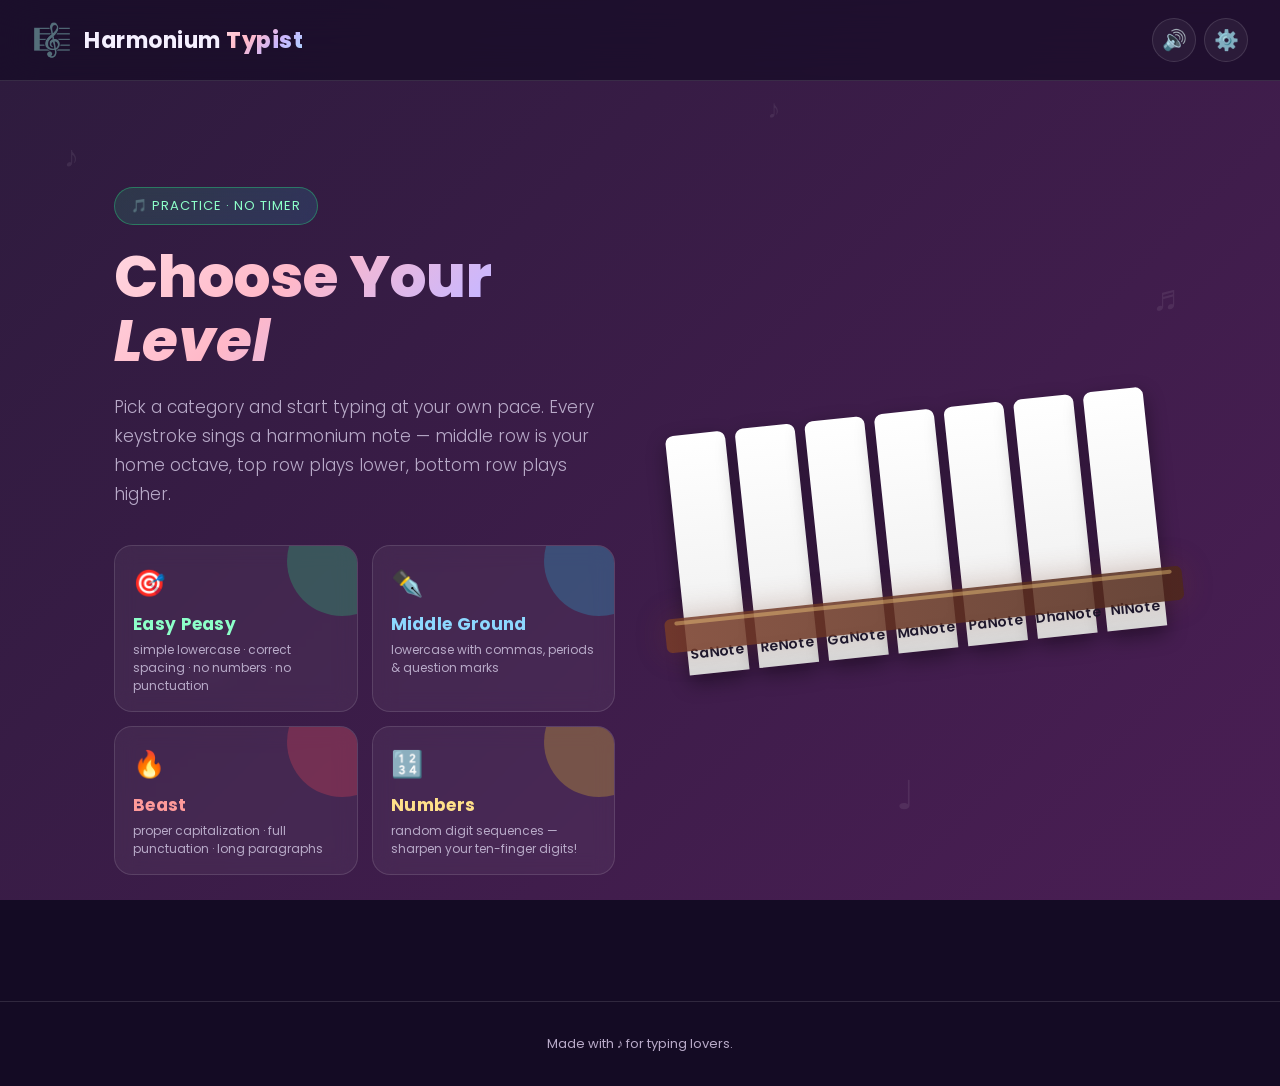
==== index.html @ 89bf79bb "Refactor sound settings and audio playback - Updated sound effects toggle label from "Harmonium Note" ====
<!DOCTYPE html>
<html lang="en">
<head>
    <meta charset="UTF-8">
    <meta name="viewport" content="width=device-width, initial-scale=1.0">
    <title>Harmonium Typist - Musical Typing Practice</title>
    <link rel="icon" type="image/svg+xml" href="assets/favicon.svg">
    <meta name="description" content="Learn typing with beautiful harmonium sounds. Every key you press plays a musical note.">
    <link rel="preconnect" href="https://fonts.googleapis.com">
    <link rel="preconnect" href="https://fonts.gstatic.com" crossorigin>
    <link href="https://fonts.googleapis.com/css2?family=Poppins:wght@300;400;500;600;700;800&display=swap" rel="stylesheet">
    <link rel="stylesheet" href="css/style.css">
</head>
<body>

    <div class="bg-gradient" id="bgGradient"></div>
    <div class="music-notes float-note-1">♪</div>
    <div class="music-notes float-note-2">♫</div>
    <div class="music-notes float-note-3">♬</div>
    <div class="music-notes float-note-4">♩</div>
    <div class="music-notes float-note-5">♪</div>

    <header class="header">
        <div class="logo" id="logoBtn" title="Back to levels">
            <span class="logo-icon">🎼</span>
            <h1 class="logo-text">Harmonium <span>Typist</span></h1>
        </div>
        <div class="header-actions">
            <button class="icon-btn" id="soundToggle" title="Toggle Sound">🔊</button>
            <button class="icon-btn" id="settingsBtn" title="Settings">⚙️</button>
        </div>
    </header>

    <main class="container">
        <!-- Hero: Level Selection -->
        <section class="hero section" id="heroLevels">
            <div class="hero-content">
                <span class="hero-badge practice-badge">🎵 Practice · No Timer</span>
                <h2 class="hero-title">Choose Your <span class="gradient-text">Level</span></h2>
                <p class="hero-subtitle">
                    Pick a category and start typing at your own pace. Every keystroke
                    sings a harmonium note — middle row is your home octave, top row
                    plays lower, bottom row plays higher.
                </p>

                <div class="level-grid">
                    <button class="level-card level-easy" data-level="easy">
                        <span class="lc-icon">🎯</span>
                        <span class="lc-title">Easy Peasy</span>
                        <span class="lc-desc">simple lowercase · correct spacing · no numbers · no punctuation</span>
                    </button>
                    <button class="level-card level-mid" data-level="mid">
                        <span class="lc-icon">✒️</span>
                        <span class="lc-title">Middle Ground</span>
                        <span class="lc-desc">lowercase with commas, periods &amp; question marks</span>
                    </button>
                    <button class="level-card level-beast" data-level="beast">
                        <span class="lc-icon">🔥</span>
                        <span class="lc-title">Beast</span>
                        <span class="lc-desc">proper capitalization · full punctuation · long paragraphs</span>
                    </button>
                    <button class="level-card level-num" data-level="nums">
                        <span class="lc-icon">🔢</span>
                        <span class="lc-title">Numbers</span>
                        <span class="lc-desc">random digit sequences — sharpen your ten-finger digits!</span>
                    </button>
                </div>
            </div>

            <div class="hero-visual">
                <div class="harmonium-visual" id="harmoniumVisual">
                    <div class="h-key" data-key="SaNote"></div>
                    <div class="h-key" data-key="ReNote"></div>
                    <div class="h-key" data-key="GaNote"></div>
                    <div class="h-key" data-key="MaNote"></div>
                    <div class="h-key" data-key="PaNote"></div>
                    <div class="h-key" data-key="DhaNote"></div>
                    <div class="h-key" data-key="NiNote"></div>
                    <div class="h-body"></div>
                </div>
                <div class="note-flow" id="noteFlow"></div>
            </div>
        </section>

        <!-- Stats Bar -->
        <section class="stats-bar section hidden" id="statsBar">
            <div class="stat">
                <span class="stat-label">Speed</span>
                <span class="stat-value" id="wpmDisplay">0</span>
                <span class="stat-unit">WPM</span>
            </div>
            <div class="stat">
                <span class="stat-label">Accuracy</span>
                <span class="stat-value" id="accuracyDisplay">100</span>
                <span class="stat-unit">%</span>
            </div>
            <div class="stat">
                <span class="stat-label">Elapsed</span>
                <span class="stat-value" id="timerDisplay">0</span>
                <span class="stat-unit">s</span>
            </div>
            <div class="stat">
                <span class="stat-label">Errors</span>
                <span class="stat-value" id="errorDisplay">0</span>
                <span class="stat-unit">chars</span>
            </div>
            <div class="stat">
                <span class="stat-label">Progress</span>
                <span class="stat-value" id="progressDisplay">0</span>
                <span class="stat-unit">%</span>
            </div>
        </section>

        <!-- Typing Area -->
        <section class="typing-area section hidden" id="typingSection">
            <div class="typing-panel glass">
                <div class="typing-toolbar">
                    <button class="btn-levels" id="levelsBtn">← Levels</button>
                    <span class="difficulty-label" id="difficultyLabel">Easy Peasy</span>
                    <div class="typing-counts" id="typingCounts"></div>
                    <button class="btn-restart" id="restartBtn">↻ Restart</button>
                </div>

                <div class="text-display" id="textDisplay" tabindex="0">
                    <div class="text-content" id="textContent"></div>
                    <div class="text-cursor" id="textCursor"></div>
                </div>

                <div class="hide-input">
                    <input type="text" id="hiddenInput" autocomplete="off" autocorrect="off" autocapitalize="off" spellcheck="false" aria-label="Typing input">
                </div>

                <div class="typing-feedback" id="typingFeedback">
                    <span class="feedback-hint" id="feedbackHint">Start typing to begin...</span>
                    <span class="feedback-note" id="feedbackNote"></span>
                </div>
            </div>
        </section>

        <!-- Results Modal -->
        <div class="modal-overlay hidden" id="resultsModal">
            <div class="modal glass">
                <button class="modal-close" id="modalClose">×</button>
                <h3 class="modal-title" id="resultTitle">🎵 Practice Complete!</h3>
                <div class="result-score" id="resultScore">0</div>
                <div class="result-grade" id="resultGrade">A+</div>
                <div class="result-stats">
                    <div class="result-stat">
                        <span class="r-label">WPM</span>
                        <span class="r-value" id="resultWpm">0</span>
                    </div>
                    <div class="result-stat">
                        <span class="r-label">Accuracy</span>
                        <span class="r-value" id="resultAccuracy">0%</span>
                    </div>
                    <div class="result-stat">
                        <span class="r-label">Errors</span>
                        <span class="r-value" id="resultErrors">0</span>
                    </div>
                    <div class="result-stat">
                        <span class="r-label">Time</span>
                        <span class="r-value" id="resultTime">0s</span>
                    </div>
                </div>
                <div class="result-actions">
                    <button class="btn-primary" id="tryAgainBtn">↻ Try Again</button>
                    <button class="btn-secondary" id="newTextBtn">📝 New Text</button>
                    <button class="btn-secondary" id="changeLevelBtn">🎛 Change Level</button>
                </div>
            </div>
        </div>

        <!-- Settings Modal -->
        <div class="modal-overlay hidden" id="settingsModal">
            <div class="modal glass settings-modal">
                <button class="modal-close" id="settingsClose">×</button>
                <h3 class="modal-title">⚙️ Settings</h3>

                <div class="setting-group">
                    <label class="setting-label">Sound Effects</label>
                    <div class="toggle-row">
                        <span>Keyboard Notes</span>
                        <label class="toggle">
                            <input type="checkbox" id="soundOnToggle" checked>
                            <span class="toggle-slider"></span>
                        </label>
                    </div>
                </div>

                <div class="setting-group">
                    <label class="setting-label">Note Style</label>
                    <div class="segmented-control" id="scaleStyleControl">
                        <button data-value="sargam" class="active">Indian Scale</button>
                        <button data-value="western">Western Scale</button>
                    </div>
                </div>
            </div>
        </div>
    </main>

    <footer class="footer">
        <p>Made with ♪ for typing lovers. <span id="footerNote"></span></p>
    </footer>

    <script src="js/audio.js"></script>
    <script src="js/typing.js"></script>
    <script src="js/ui.js"></script>
    <script src="js/app.js"></script>
</body>
</html>
---- css/style.css ----
/* ============================================
   Harmonium Typist - Style Sheet
   Musical Theme with Gradient Effects
   ============================================ */

:root {
    --c-sa: #ff4757;      /* Sa - Red */
    --c-re: #ff8c42;      /* Re - Orange */
    --c-ga: #ffd32a;      /* Ga - Yellow */
    --c-ma: #26de81;      /* Ma - Green */
    --c-pa: #20bfe6;      /* Pa - Sky Blue */
    --c-dha: #5f27cd;     /* Dha - Indigo */
    --c-ni: #fd79a8;      /* Ni - Magenta */

    --gradient-main: linear-gradient(135deg, #2d1b3d 0%, #4a1e54 25%, #6d2a6d 50%, #8a3a6e 75%, #5c2a5e 100%);
    --gradient-panel: linear-gradient(145deg, rgba(255, 255, 255, 0.08), rgba(255, 255, 255, 0.02));
    --gradient-text: linear-gradient(135deg, #ffd6e0, #ffb8c8, #c9b7ff, #a8d8ff);

    --bg-dark: #140b24;
    --text-light: #f5f0ff;
    --text-muted: #b8aac8;
    --border-glass: rgba(255, 255, 255, 0.12);

    --font-main: 'Poppins', sans-serif;
    --radius: 16px;
    --radius-sm: 10px;
    --shadow-sm: 0 4px 20px rgba(0, 0, 0, 0.3);
    --shadow-md: 0 8px 32px rgba(0, 0, 0, 0.4);
    --shadow-glow: 0 0 30px rgba(255, 177, 32, 0.2);
}

* {
    margin: 0;
    padding: 0;
    box-sizing: border-box;
}

html {
    scroll-behavior: smooth;
}

body {
    font-family: var(--font-main);
    background: var(--bg-dark);
    color: var(--text-light);
    overflow-x: hidden;
    min-height: 100vh;
    position: relative;
}

::selection {
    background: rgba(255, 177, 32, 0.4);
    color: #fff;
}

/* Scrollbar styling */
::-webkit-scrollbar {
    width: 8px;
    height: 8px;
}
::-webkit-scrollbar-track {
    background: var(--bg-dark);
}
::-webkit-scrollbar-thumb {
    background: linear-gradient(180deg, var(--c-ga), var(--c-ma), var(--c-pa));
    border-radius: 4px;
}

/* ===== Background Gradient ===== */
.bg-gradient {
    position: fixed;
    inset: 0;
    z-index: -10;
    background: var(--gradient-main);
    transition: background 1s ease;
    animation: bgShift 20s ease infinite;
    background-size: 400% 400%;
}

.bg-gradient.note-glass {
    filter: brightness(1.2);
}

@keyframes bgShift {
    0% { background-position: 0% 50%; }
    50% { background-position: 100% 50%; }
    100% { background-position: 0% 50%; }
}

/* ===== Floating Music Notes ===== */
.music-notes {
    position: fixed;
    font-size: 30px;
    color: rgba(255, 255, 255, 0.08);
    z-index: -5;
    pointer-events: none;
    animation: floatNote 12s ease-in-out infinite;
}

.float-note-1 { top: 15%; left: 5%; }
.float-note-2 { top: 70%; left: 15%; animation-delay: -3s; font-size: 44px; }
.float-note-3 { top: 30%; left: 90%; animation-delay: -6s; font-size: 36px; }
.float-note-4 { top: 85%; left: 70%; animation-delay: -9s; font-size: 40px; }
.float-note-5 { top: 10%; left: 60%; animation-delay: -2s; font-size: 26px; }

@keyframes floatNote {
    0%, 100% { transform: translateY(0) rotate(0deg); }
    50% { transform: translateY(-40px) rotate(20deg); }
}

/* ===== Header ===== */
.header {
    display: flex;
    align-items: center;
    justify-content: space-between;
    padding: 16px 32px;
    position: sticky;
    top: 0;
    z-index: 100;
    background: rgba(20, 11, 36, 0.7);
    backdrop-filter: blur(20px);
    -webkit-backdrop-filter: blur(20px);
    border-bottom: 1px solid var(--border-glass);
}

.logo {
    display: flex;
    align-items: center;
    gap: 12px;
}

.logo-icon {
    font-size: 32px;
    animation: logoSpin 4s ease-in-out infinite;
    display: inline-block;
}

@keyframes logoSpin {
    0%, 100% { transform: rotate(-10deg) scale(1); }
    50% { transform: rotate(10deg) scale(1.15); }
}

.logo-text {
    font-size: 22px;
    font-weight: 700;
    letter-spacing: 0.5px;
}

.logo-text span {
    background: var(--gradient-text);
    -webkit-background-clip: text;
    background-clip: text;
    color: transparent;
    font-weight: 800;
}

.header-actions {
    display: flex;
    gap: 8px;
}

.icon-btn {
    width: 44px;
    height: 44px;
    border-radius: 50%;
    border: 1px solid var(--border-glass);
    background: rgba(255, 255, 255, 0.05);
    color: var(--text-light);
    font-size: 20px;
    cursor: pointer;
    transition: all 0.3s ease;
    display: flex;
    align-items: center;
    justify-content: center;
    position: relative;
}

.icon-btn:hover {
    background: rgba(255, 255, 255, 0.15);
    transform: translateY(-2px);
    box-shadow: var(--shadow-sm);
}

.icon-btn.sound-off::before {
    content: '';
    position: absolute;
    top: 50%;
    left: -3px;
    right: -3px;
    height: 3px;
    background: #ff4757;
    transform: rotate(-45deg);
    border-radius: 2px;
}

/* ===== Container & Sections ===== */
.container {
    max-width: 1100px;
    margin: 0 auto;
    padding: 20px 24px;
}

.section {
    animation: fadeInUp 0.8s ease;
}

.hidden {
    display: none !important;
}

@keyframes fadeInUp {
    from {
        opacity: 0;
        transform: translateY(30px);
    }
    to {
        opacity: 1;
        transform: translateY(0);
    }
}

/* ===== Hero Section ===== */
.hero {
    display: flex;
    align-items: center;
    justify-content: space-between;
    gap: 50px;
    padding: 80px 0 40px;
    min-height: calc(100vh - 80px);
}

.hero-content {
    flex: 1;
}

.hero-badge {
    display: inline-block;
    padding: 8px 16px;
    background: rgba(255, 255, 255, 0.08);
    border: 1px solid var(--border-glass);
    border-radius: 50px;
    font-size: 13px;
    letter-spacing: 1px;
    text-transform: uppercase;
    color: var(--text-muted);
    margin-bottom: 20px;
    backdrop-filter: blur(10px);
}

.hero-title {
    font-size: 58px;
    font-weight: 800;
    line-height: 1.1;
    margin-bottom: 20px;
    background: var(--gradient-text);
    -webkit-background-clip: text;
    background-clip: text;
    color: transparent;
}

.gradient-text {
    font-style: italic;
    font-weight: 800;
}

.hero-subtitle {
    font-size: 17px;
    color: var(--text-muted);
    line-height: 1.7;
    max-width: 480px;
    margin-bottom: 36px;
    font-weight: 300;
}

.hero-buttons {
    display: flex;
    gap: 16px;
}

.btn-primary, .btn-secondary {
    padding: 14px 32px;
    border-radius: 50px;
    font-family: var(--font-main);
    font-size: 15px;
    font-weight: 600;
    cursor: pointer;
    transition: all 0.3s ease;
    letter-spacing: 0.3px;
    border: none;
}

.btn-primary {
    background: linear-gradient(135deg, #ffd32a, #ff8c42, #ff4757);
    color: #2d1b1b;
    box-shadow: 0 8px 25px rgba(255, 140, 66, 0.4);
}

.btn-primary:hover {
    transform: translateY(-3px) scale(1.02);
    box-shadow: 0 12px 35px rgba(255, 140, 66, 0.55);
}

.btn-secondary {
    background: rgba(255, 255, 255, 0.08);
    color: var(--text-light);
    border: 1px solid var(--border-glass);
    backdrop-filter: blur(10px);
}

.btn-secondary:hover {
    background: rgba(255, 255, 255, 0.18);
    transform: translateY(-3px);
    box-shadow: var(--shadow-sm);
}

/* ===== Harmonium Visual ===== */
.hero-visual {
    flex: 1;
    position: relative;
    display: flex;
    justify-content: center;
    align-items: center;
}

.harmonium-visual {
    display: grid;
    grid-template-columns: repeat(7, 60px);
    gap: 10px;
    transform: rotate(-6deg);
    transition: transform 0.6s ease;
}

.harmonium-visual:hover {
    transform: rotate(-2deg) scale(1.02);
}

.h-key {
    width: 60px;
    height: 240px;
    background: linear-gradient(180deg, #ffffff 0%, #f0f0f0 85%, #d8d8d8 100%);
    border-radius: 8px 8px 0 0;
    box-shadow: 0 8px 20px rgba(0, 0, 0, 0.4);
    position: relative;
    cursor: pointer;
    transition: transform 0.15s ease, background 0.3s ease, box-shadow 0.3s ease;
}

.h-key::after {
    content: attr(data-key);
    position: absolute;
    bottom: 10px;
    left: 0;
    right: 0;
    text-align: center;
    font-size: 14px;
    font-weight: 600;
    color: #14142e;
}

.h-key.pressed {
    transform: translateY(6px);
    background: linear-gradient(180deg, var(--highlight), #ffffff 90%);
    box-shadow: 0 2px 8px rgba(0, 0, 0, 0.2), 0 0 30px var(--glow);
    transition: transform 0.1s ease;
}

.h-key.note-sa.btn-clicked { --c-sa: #ff4757; background: var(--c-sa); }

.h-key:hover {
    box-shadow: 0 12px 30px rgba(0, 0, 0, 0.5);
    transform: translateY(-3px);
}

.h-body {
    position: absolute;
    bottom: 24px;
    left: -20px;
    right: -20px;
    height: 34px;
    background: linear-gradient(90deg, rgba(120, 60, 40, 0.85), rgba(80, 40, 25, 0.85));
    border-radius: 6px;
    box-shadow: 0 0 30px rgba(120, 60, 40, 0.3);
}

.h-body::after {
    content: '';
    position: absolute;
    top: 3px;
    left: 10px;
    right: 10px;
    height: 4px;
    background: rgba(255, 215, 130, 0.4);
    border-radius: 2px;
}

/* ===== Level Selection ===== */
.practice-badge {
    background: linear-gradient(135deg, rgba(38, 222, 129, 0.15), rgba(32, 191, 230, 0.15));
    border-color: rgba(38, 222, 129, 0.4);
    color: #8dffc9;
}

.level-grid {
    display: grid;
    grid-template-columns: repeat(2, 1fr);
    gap: 14px;
    margin-top: 26px;
    max-width: 540px;
}

.level-card {
    display: flex;
    flex-direction: column;
    align-items: flex-start;
    text-align: left;
    gap: 4px;
    padding: 18px 18px 16px;
    border-radius: 18px;
    border: 1px solid var(--border-glass);
    background: rgba(255, 255, 255, 0.05);
    backdrop-filter: blur(10px);
    cursor: pointer;
    font-family: var(--font-main);
    transition: transform 0.3s ease, box-shadow 0.3s ease, background 0.3s ease;
    position: relative;
    overflow: hidden;
}

.level-card::before {
    content: '';
    position: absolute;
    top: -40px;
    right: -40px;
    width: 110px;
    height: 110px;
    border-radius: 50%;
    opacity: 0.25;
    pointer-events: none;
    transition: opacity 0.3s ease, transform 0.3s ease;
}

.level-card:hover {
    transform: translateY(-5px);
    box-shadow: 0 12px 34px rgba(0, 0, 0, 0.45);
}

.level-card:hover::before {
    transform: scale(1.4);
    opacity: 0.4;
}

.level-easy::before { background: var(--c-ma); }
.level-mid::before { background: var(--c-pa); }
.level-beast::before { background: var(--c-sa); }
.level-num::before { background: var(--c-ga); }

.lc-icon {
    font-size: 26px;
    margin-bottom: 4px;
}

.lc-title {
    font-size: 17px;
    font-weight: 700;
    color: #fff;
    letter-spacing: 0.3px;
}

.level-easy .lc-title { color: #8dffc9; }
.level-mid .lc-title { color: #8dd8ff; }
.level-beast .lc-title { color: #ff9a9a; }
.level-num .lc-title { color: #ffe08a; }

.lc-desc {
    font-size: 12px;
    line-height: 1.5;
    color: var(--text-muted);
}

.hero-footnote {
    margin-top: 18px;
    font-size: 12px;
    color: var(--text-muted);
    font-style: italic;
}

.btn-levels {
    padding: 8px 16px;
    border: 1px solid var(--border-glass);
    background: rgba(255, 255, 255, 0.05);
    color: var(--text-light);
    font-family: var(--font-main);
    font-size: 13px;
    font-weight: 500;
    border-radius: 50px;
    cursor: pointer;
    transition: all 0.3s ease;
}

.btn-levels:hover {
    background: rgba(255, 255, 255, 0.15);
    transform: translateX(-2px);
}

/* ===== Note Flow ===== */
.note-flow {
    position: absolute;
    inset: 0;
    pointer-events: none;
}

.flowing-note {
    position: absolute;
    font-size: 28px;
    animation: noteRise 1.2s ease-out forwards;
    text-shadow: 0 0 20px currentColor;
    pointer-events: none;
}

@keyframes noteRise {
    0% { opacity: 1; transform: translateY(0) scale(0.5); }
    40% { opacity: 1; transform: translateY(-60px) scale(1.2) rotate(10deg); }
    100% { opacity: 0; transform: translateY(-140px) scale(1.4) rotate(-10deg); }
}

/* ===== Stats Bar ===== */
.stats-bar {
    display: grid;
    grid-template-columns: repeat(5, 1fr);
    gap: 12px;
    margin-top: 20px;
    margin-bottom: 24px;
}

.stat {
    background: var(--gradient-panel);
    border: 1px solid var(--border-glass);
    border-radius: var(--radius);
    padding: 18px 16px;
    text-align: center;
    backdrop-filter: blur(12px);
    transition: all 0.3s ease;
}

.stat:hover {
    transform: translateY(-4px);
    box-shadow: var(--shadow-md);
}

.stat-label {
    display: block;
    font-size: 11px;
    text-transform: uppercase;
    letter-spacing: 1.5px;
    color: var(--text-muted);
    margin-bottom: 6px;
}

.stat-value {
    display: block;
    font-size: 28px;
    font-weight: 800;
    line-height: 1;
    background: var(--gradient-text);
    -webkit-background-clip: text;
    background-clip: text;
    color: transparent;
}

.stat-unit {
    font-size: 12px;
    color: var(--text-muted);
    display: block;
    margin-top: 4px;
}

/* ===== Typing Area ===== */
.typing-area {
    padding-top: 10px;
}

.glass {
    background: var(--gradient-panel);
    border: 1px solid var(--border-glass);
    border-radius: 24px;
    backdrop-filter: blur(20px);
    -webkit-backdrop-filter: blur(20px);
    box-shadow: var(--shadow-md);
}

.typing-panel {
    padding: 28px;
    margin-bottom: 24px;
    position: relative;
    overflow: hidden;
}

.typing-panel::before {
    content: '';
    position: absolute;
    top: -100px;
    right: -100px;
    width: 250px;
    height: 250px;
    background: radial-gradient(circle, rgba(255, 211, 42, 0.08), transparent 70%);
    pointer-events: none;
}

.typing-toolbar {
    display: flex;
    align-items: center;
    justify-content: space-between;
    gap: 10px;
    margin-bottom: 24px;
    flex-wrap: wrap;
}

.difficulty-label {
    padding: 6px 16px;
    background: linear-gradient(135deg, rgba(255, 211, 42, 0.2), rgba(255, 140, 66, 0.2));
    border-radius: 50px;
    font-size: 13px;
    font-weight: 600;
    color: #ffd86b;
    border: 1px solid rgba(255, 211, 42, 0.3);
}

.typing-counts {
    font-size: 13px;
    color: var(--text-muted);
}

.btn-restart {
    padding: 8px 20px;
    border: 1px solid var(--border-glass);
    background: rgba(255, 255, 255, 0.05);
    color: var(--text-light);
    font-family: var(--font-main);
    font-size: 13px;
    font-weight: 500;
    border-radius: 50px;
    cursor: pointer;
    transition: all 0.3s ease;
}

.btn-restart:hover {
    background: rgba(255, 255, 255, 0.15);
    transform: translateY(-2px);
}

.text-display {
    position: relative;
    background: rgba(10, 5, 20, 0.5);
    border-radius: var(--radius);
    padding: 28px;
    min-height: 120px;
    font-size: 24px;
    line-height: 2;
    letter-spacing: 0.5px;
    cursor: text;
    border: 2px solid transparent;
    transition: border-color 0.3s ease;
    user-select: none;
}

.text-display:focus {
    outline: none;
    border-color: rgba(255, 211, 42, 0.5);
    box-shadow: 0 0 0 4px rgba(255, 211, 42, 0.08);
}

.text-content {
    white-space: pre-wrap;
    word-wrap: break-word;
    font-family: 'Consolas', 'Courier New', monospace;
}

.text-content span {
    transition: color 0.2s ease, background 0.2s ease;
}

.char-correct {
    color: #6ef2a1;
}

.char-wrong {
    color: #ff4757;
    background: rgba(255, 71, 87, 0.15);
    border-radius: 3px;
    text-decoration: underline;
    text-decoration-color: rgba(255, 71, 87, 0.6);
}

.char-current {
    background: rgba(255, 211, 42, 0.25);
    border-radius: 3px;
    animation: charPulse 1.5s ease-in-out infinite;
}

@keyframes charPulse {
    0%, 100% { background-color: rgba(255, 211, 42, 0.2); }
    50% { background-color: rgba(255, 211, 42, 0.35); }
}

.text-cursor {
    position: absolute;
    display: none;
    width: 3px;
    border-radius: 2px;
    background: var(--c-ga);
    box-shadow: 0 0 10px rgba(255, 211, 42, 0.6);
    animation: cursorBlink 1s step-end infinite;
    pointer-events: none;
}

@keyframes cursorBlink {
    0%, 100% { opacity: 1; }
    50% { opacity: 0; }
}

.hide-input {
    position: absolute;
    opacity: 0;
    height: 0;
    overflow: hidden;
    width: 1px;
}

.typing-feedback {
    display: flex;
    align-items: center;
    justify-content: space-between;
    margin-top: 20px;
    min-height: 32px;
}

.feedback-hint {
    font-size: 13px;
    color: var(--text-muted);
    font-style: italic;
}

.feedback-note {
    font-size: 15px;
    font-weight: 600;
    color: var(--text-light);
    transition: all 0.3s ease;
    opacity: 0;
    transform: scale(0.9);
}

.feedback-note.show {
    opacity: 1;
    transform: scale(1);
}

/* ===== Modal ===== */
.modal-overlay {
    position: fixed;
    inset: 0;
    background: rgba(10, 5, 20, 0.8);
    backdrop-filter: blur(10px);
    display: flex;
    align-items: center;
    justify-content: center;
    z-index: 200;
    animation: fadeIn 0.3s ease;
}

@keyframes fadeIn {
    from { opacity: 0; }
    to { opacity: 1; }
}

.modal {
    position: relative;
    padding: 48px;
    text-align: center;
    max-width: 480px;
    width: 90%;
    animation: modalPop 0.5s cubic-bezier(0.68, -0.55, 0.265, 1.55);
}

@keyframes modalPop {
    from { transform: scale(0.7); opacity: 0; }
    to { transform: scale(1); opacity: 1; }
}

.modal-close {
    position: absolute;
    top: 16px;
    right: 16px;
    width: 36px;
    height: 36px;
    border-radius: 50%;
    border: 1px solid var(--border-glass);
    background: rgba(255, 255, 255, 0.05);
    color: var(--text-muted);
    font-size: 20px;
    cursor: pointer;
    transition: all 0.3s ease;
}

.modal-close:hover {
    background: rgba(255, 71, 87, 0.2);
    color: #ff4757;
    transform: rotate(90deg);
}

.modal-title {
    font-size: 28px;
    margin-bottom: 20px;
    font-weight: 700;
}

.result-score {
    font-size: 72px;
    font-weight: 800;
    background: var(--gradient-text);
    -webkit-background-clip: text;
    background-clip: text;
    color: transparent;
    line-height: 1.1;
    margin-bottom: 4px;
}

.result-grade {
    font-size: 20px;
    font-weight: 700;
    margin-bottom: 28px;
    padding: 6px 20px;
    display: inline-block;
    border-radius: 50px;
}

.grade-s {
    background: linear-gradient(135deg, #ffd32a, #ff8c42);
    color: #1a1a1a;
    box-shadow: 0 0 25px rgba(255, 211, 42, 0.5);
}

.grade-a {
    background: linear-gradient(135deg, #26de81, #20bfe6);
    color: #06281a;
}

.grade-b {
    background: linear-gradient(135deg, #20bfe6, #5f27cd);
    color: #fff;
}

.grade-c {
    background: linear-gradient(135deg, #5f27cd, #fd79a8);
    color: #fff;
}

.grade-d {
    background: linear-gradient(135deg, #ff4757, #ff8c42);
    color: #fff;
}

.result-stats {
    display: grid;
    grid-template-columns: repeat(4, 1fr);
    gap: 12px;
    margin-bottom: 32px;
}

.result-stat {
    background: rgba(255, 255, 255, 0.05);
    border-radius: var(--radius-sm);
    padding: 16px 8px;
    border: 1px solid var(--border-glass);
}

.r-label {
    display: block;
    font-size: 11px;
    text-transform: uppercase;
    letter-spacing: 1px;
    color: var(--text-muted);
    margin-bottom: 6px;
}

.r-value {
    font-size: 22px;
    font-weight: 700;
    background: var(--gradient-text);
    -webkit-background-clip: text;
    background-clip: text;
    color: transparent;
}

.result-actions {
    display: flex;
    gap: 12px;
    justify-content: center;
    flex-wrap: wrap;
}

/* ===== Settings Modal ===== */
.settings-modal {
    text-align: left;
    max-width: 420px;
}

.setting-group {
    margin-bottom: 28px;
}

.setting-label {
    display: block;
    font-size: 13px;
    font-weight: 600;
    text-transform: uppercase;
    letter-spacing: 1px;
    color: var(--text-muted);
    margin-bottom: 12px;
}

.segmented-control {
    display: flex;
    background: rgba(255, 255, 255, 0.05);
    border-radius: 12px;
    padding: 4px;
    gap: 4px;
    border: 1px solid var(--border-glass);
}

.segmented-control button {
    flex: 1;
    padding: 10px 12px;
    border: none;
    background: transparent;
    color: var(--text-muted);
    font-family: var(--font-main);
    font-size: 13px;
    font-weight: 500;
    border-radius: 8px;
    cursor: pointer;
    transition: all 0.3s ease;
}

.segmented-control button.active {
    background: linear-gradient(135deg, rgba(32, 191, 230, 0.6), rgba(95, 39, 205, 0.6));
    color: #fff;
    box-shadow: 0 4px 15px rgba(32, 191, 230, 0.3);
}

.toggle-row {
    display: flex;
    align-items: center;
    justify-content: space-between;
    padding: 12px 0;
    font-size: 14px;
}

.toggle {
    position: relative;
    display: inline-block;
    width: 50px;
    height: 28px;
}

.toggle input {
    opacity: 0;
    width: 0;
    height: 0;
}

.toggle-slider {
    position: absolute;
    inset: 0;
    background: rgba(255, 255, 255, 0.15);
    border-radius: 28px;
    cursor: pointer;
    transition: all 0.3s ease;
    border: 1px solid var(--border-glass);
}

.toggle-slider::before {
    content: '';
    position: absolute;
    width: 22px;
    height: 22px;
    left: 3px;
    top: 2.5px;
    background: #fff;
    border-radius: 50%;
    transition: all 0.3s ease;
    box-shadow: 0 2px 6px rgba(0, 0, 0, 0.4);
}

.toggle input:checked + .toggle-slider {
    background: linear-gradient(135deg, var(--c-pa), var(--c-dha));
}

.toggle input:checked + .toggle-slider::before {
    transform: translateX(21px);
}

/* ===== Footer ===== */
.footer {
    text-align: center;
    padding: 32px;
    color: var(--text-muted);
    font-size: 13px;
    border-top: 1px solid var(--border-glass);
    margin-top: 60px;
}

/* ===== Flash & Shake effects ===== */
@keyframes shake {
    0%, 100% { transform: translateX(0); }
    20%, 60% { transform: translateX(-5px); }
    40%, 80% { transform: translateX(5px); }
}

.shake {
    animation: shake 0.3s ease;
    border-color: rgba(255, 71, 87, 0.4) !important;
}

.fade-away {
    opacity: 0;
    transform: scale(0.8);
    pointer-events: none;
}

/* ===== Responsive ===== */
@media (max-width: 900px) {
    .hero {
        flex-direction: column;
        padding: 40px 0 20px;
        text-align: center;
    }

    .hero-title { font-size: 40px; }
    .hero-subtitle { margin-left: auto; margin-right: auto; }
    .hero-buttons { justify-content: center; }

    .harmonium-visual {
        grid-template-columns: repeat(7, 40px);
        gap: 6px;
        margin-top: 20px;
    }

    .h-key { width: 40px; height: 160px; font-size: 11px; }
    .h-key::after { font-size: 11px; }

    .stats-bar {
        grid-template-columns: repeat(3, 1fr);
    }

    .text-display {
        font-size: 18px;
        padding: 20px;
    }

    .result-stats {
        grid-template-columns: repeat(2, 1fr);
    }
}

@media (max-width: 600px) {
    .header {
        padding: 12px 16px;
    }

    .logo-text { font-size: 18px; }

    .hero-title { font-size: 32px; }

    .level-grid {
        grid-template-columns: 1fr;
    }

    .stats-bar {
        grid-template-columns: repeat(2, 1fr);
    }

    .modal { padding: 32px 20px; }

    .result-score { font-size: 52px; }

    .result-actions {
        flex-direction: column;
        gap: 8px;
    }

    .result-actions .btn-primary,
    .result-actions .btn-secondary {
        width: 100%;
    }
}
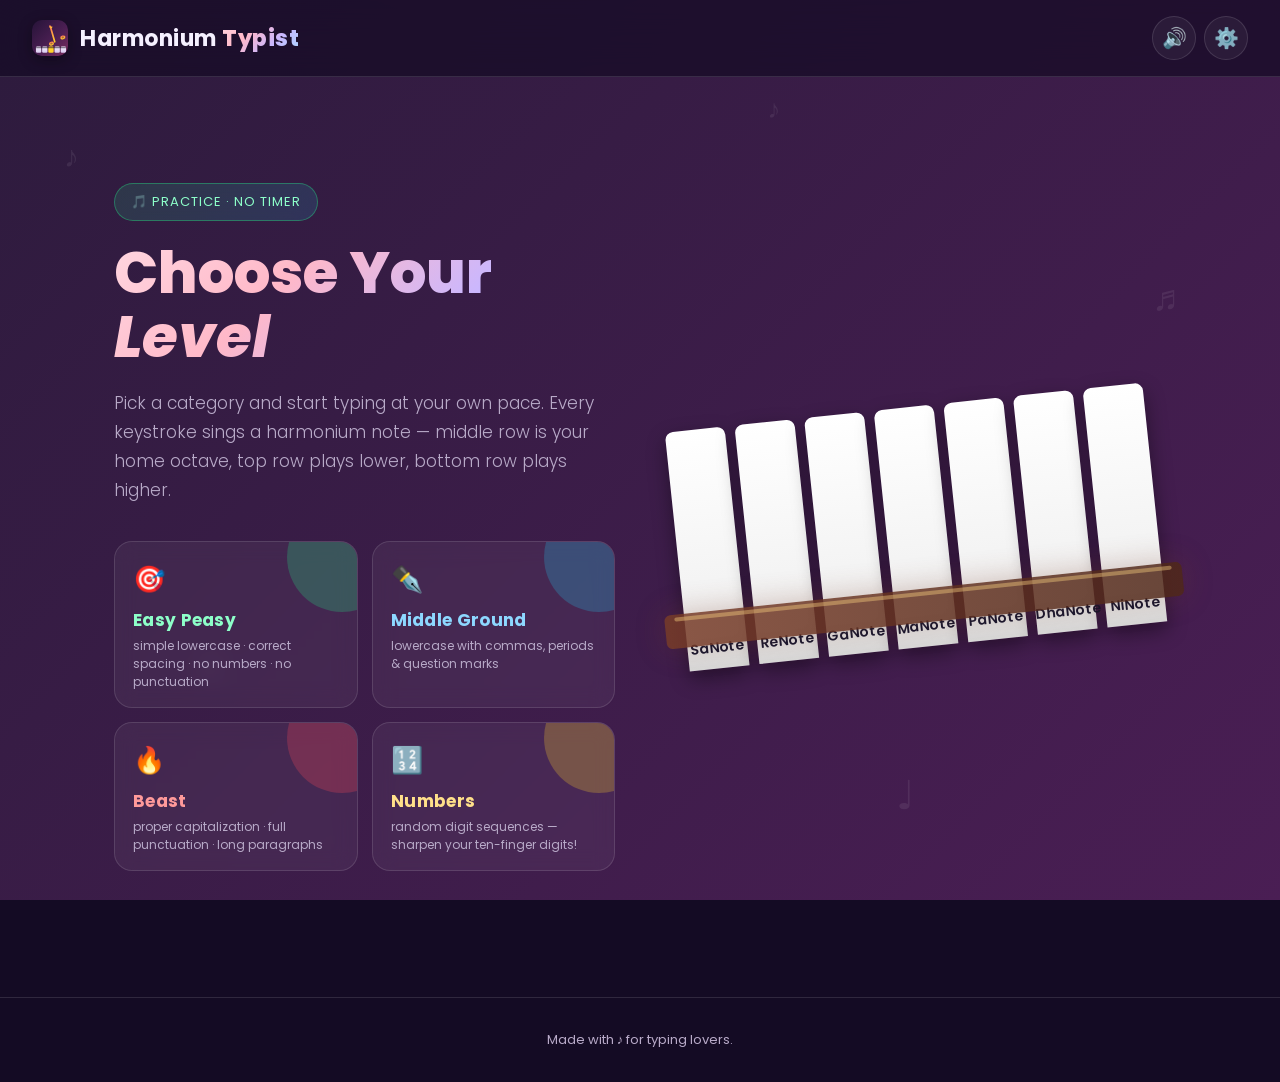
==== commit 58463da7: "Refactor logo implementation to use an image and enhance styling; adjust input focus behavior to pre" ====
--- a/index.html
+++ b/index.html
@@ -22,7 +22,7 @@
 
     <header class="header">
         <div class="logo" id="logoBtn" title="Back to levels">
-            <span class="logo-icon">🎼</span>
+            <img class="logo-img" src="assets/favicon.svg" alt="Harmonium Typist logo">
             <h1 class="logo-text">Harmonium <span>Typist</span></h1>
         </div>
         <div class="header-actions">
@@ -202,6 +202,7 @@
         <p>Made with ♪ for typing lovers. <span id="footerNote"></span></p>
     </footer>
 
+    <script src="assets/texts.inline.js"></script>
     <script src="js/audio.js"></script>
     <script src="js/typing.js"></script>
     <script src="js/ui.js"></script>
--- a/css/style.css
+++ b/css/style.css
@@ -106,6 +106,79 @@
 @keyframes floatNote {
     0%, 100% { transform: translateY(0) rotate(0deg); }
     50% { transform: translateY(-40px) rotate(20deg); }
+}
+
+/* ===== Responsive: Medium screens (laptops with shorter viewport) ===== */
+@media (min-width: 901px) and (max-height: 820px) {
+    .hero {
+        padding: 36px 0 16px;
+        min-height: auto;
+    }
+
+    .hero-title { font-size: 44px; margin-bottom: 14px; }
+    .hero-subtitle { margin-bottom: 24px; font-size: 15px; }
+
+    .harmonium-visual {
+        grid-template-columns: repeat(7, 44px);
+        gap: 7px;
+    }
+
+    .h-key { width: 44px; height: 170px; }
+    .h-key::after { font-size: 12px; }
+
+    .level-grid { margin-top: 18px; }
+    .stats-bar { margin-top: 12px; margin-bottom: 16px; }
+}
+
+/* ===== Responsive: Large screens (desktop / full HD) ===== */
+@media (min-width: 1400px) {
+    .container { max-width: 1280px; }
+
+    .hero-title { font-size: 68px; }
+    .hero-subtitle { max-width: 540px; font-size: 18px; }
+
+    .harmonium-visual {
+        grid-template-columns: repeat(7, 72px);
+        gap: 12px;
+    }
+
+    .h-key { width: 72px; height: 280px; }
+    .h-key::after { font-size: 16px; }
+
+    .text-display { font-size: 27px; padding: 34px; }
+    .stat-value { font-size: 32px; }
+}
+
+/* ===== Responsive: Very large screens (big monitors) ===== */
+@media (min-width: 1920px) {
+    .container { max-width: 1500px; }
+
+    .hero {
+        padding: 90px 0 50px;
+        min-height: auto;
+    }
+
+    .hero-title { font-size: 78px; }
+
+    .harmonium-visual {
+        grid-template-columns: repeat(7, 85px);
+        gap: 14px;
+    }
+
+    .h-key { width: 85px; height: 330px; }
+
+    .level-grid { max-width: 620px; gap: 16px; }
+
+    .typing-panel { padding: 36px; }
+    .text-display { font-size: 30px; line-height: 2.1; padding: 40px; }
+    .stats-bar { gap: 16px; }
+    .stat { padding: 24px 20px; }
+    .stat-value { font-size: 36px; }
+    .stat-label { font-size: 13px; }
+    .stat-unit { font-size: 13px; }
+
+    .modal { max-width: 540px; padding: 56px; }
+    .result-score { font-size: 84px; }
 }
 
 /* ===== Header ===== */
@@ -129,9 +202,11 @@
     gap: 12px;
 }
 
-.logo-icon {
-    font-size: 32px;
-    animation: logoSpin 4s ease-in-out infinite;
+.logo-img {
+    width: 36px;
+    height: 36px;
+    border-radius: 10px;
+    box-shadow: 0 4px 14px rgba(0, 0, 0, 0.35);
     display: inline-block;
 }
 
@@ -720,6 +795,8 @@
 
 .hide-input {
     position: absolute;
+    top: 0;
+    left: 0;
     opacity: 0;
     height: 0;
     overflow: hidden;
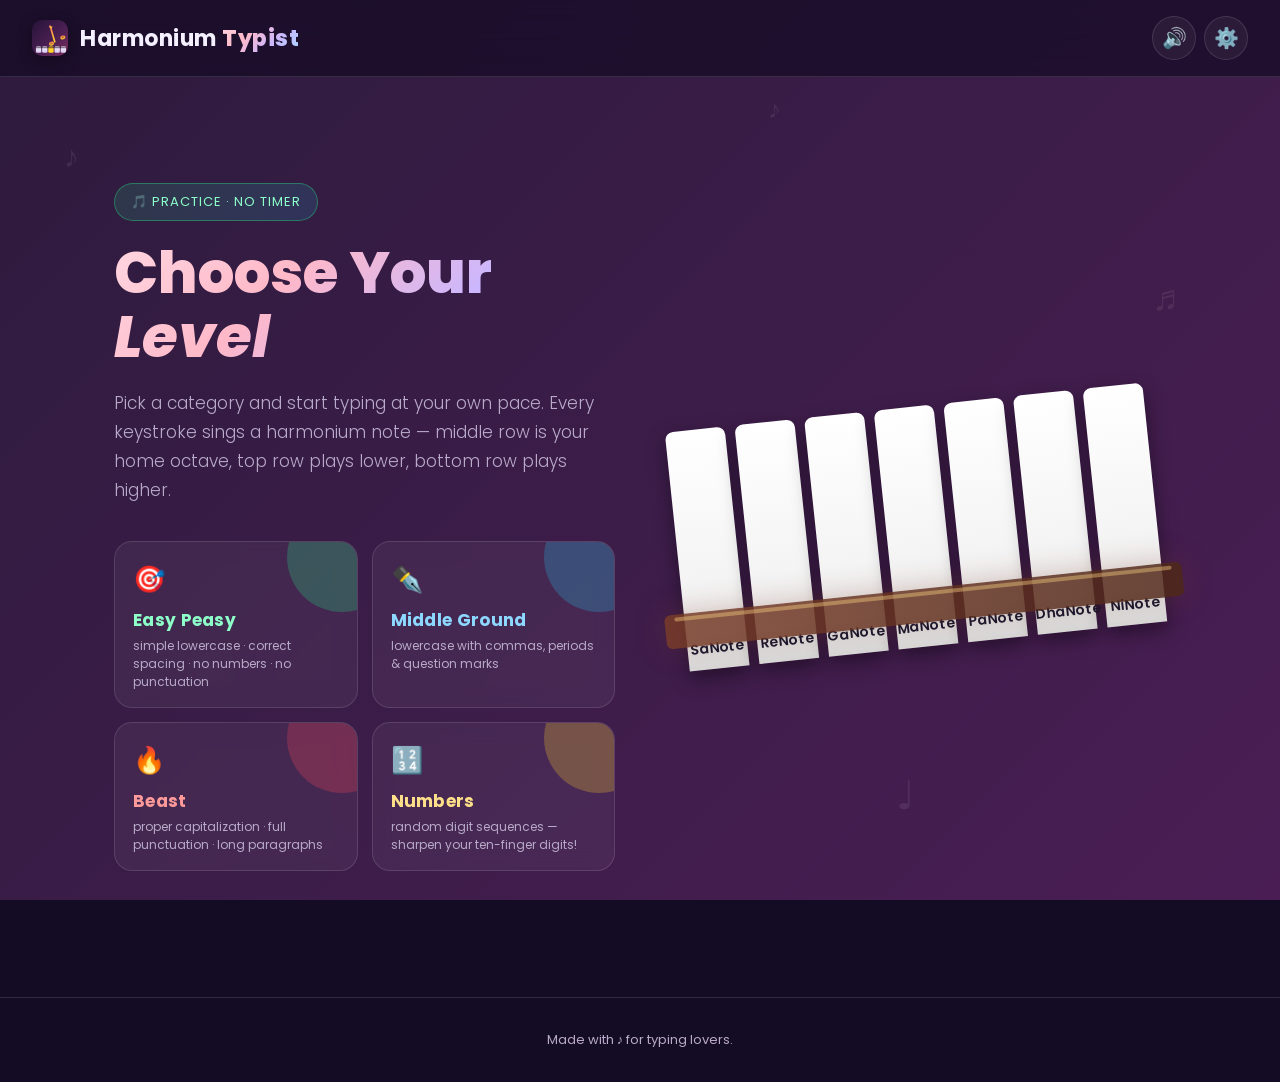
==== commit 68906c66: "Update audio.js script version to v3 and replace error sound effect" ====
--- a/index.html
+++ b/index.html
@@ -3,9 +3,63 @@
 <head>
     <meta charset="UTF-8">
     <meta name="viewport" content="width=device-width, initial-scale=1.0">
+
+    <!-- Hosting note: replace the placeholder domain below with your real domain -->
+    <meta name="author" content="Harmonium Typist">
+    <meta name="robots" content="index, follow">
+    <meta name="theme-color" content="#2d1b3d">
+    <meta name="format-detection" content="telephone=no">
+    <meta name="application-name" content="Harmonium Typist">
+    <meta name="mobile-web-app-capable" content="yes">
+    <meta name="apple-mobile-web-app-capable" content="yes">
+    <meta name="apple-mobile-web-app-status-bar-style" content="black-translucent">
+    <meta name="apple-mobile-web-app-title" content="Harmonium Typist">
+
     <title>Harmonium Typist - Musical Typing Practice</title>
+    <meta name="description" content="Learn typing with beautiful harmonium sounds. Every key you press plays a musical note in Indian sargam or Western scale. No timer, four difficulty levels.">
+    <link rel="canonical" href="https://harmonium-typist.example.com/">
+
+    <!-- Favicons -->
+    <link rel="icon" href="assets/favicon.ico" type="image/x-icon">
+    <link rel="icon" type="image/png" sizes="16x16" href="assets/favicon-16.png">
+    <link rel="icon" type="image/png" sizes="32x32" href="assets/favicon-32.png">
     <link rel="icon" type="image/svg+xml" href="assets/favicon.svg">
-    <meta name="description" content="Learn typing with beautiful harmonium sounds. Every key you press plays a musical note.">
+    <link rel="apple-touch-icon" href="assets/apple-touch-icon.png">
+
+    <!-- Open Graph (social sharing) -->
+    <meta property="og:type" content="website">
+    <meta property="og:site_name" content="Harmonium Typist">
+    <meta property="og:title" content="Harmonium Typist - Musical Typing Practice">
+    <meta property="og:description" content="Learn typing with beautiful harmonium sounds. Every key you press plays a musical note — Indian sargam or Western scale. No timer, four difficulty levels.">
+    <meta property="og:image" content="https://harmonium-typist.example.com/assets/og-card.png">
+    <meta property="og:image:width" content="1200">
+    <meta property="og:image:height" content="630">
+    <meta property="og:url" content="https://harmonium-typist.example.com/">
+    <meta property="og:locale" content="en_US">
+
+    <!-- Twitter card -->
+    <meta name="twitter:card" content="summary_large_image">
+    <meta name="twitter:title" content="Harmonium Typist - Musical Typing Practice">
+    <meta name="twitter:description" content="Learn typing with beautiful harmonium sounds. Every key you press plays a musical note.">
+    <meta name="twitter:image" content="https://harmonium-typist.example.com/assets/og-card.png">
+
+    <!-- PWA / installability -->
+    <link rel="manifest" href="manifest.webmanifest">
+
+    <!-- Structured data -->
+    <script type="application/ld+json">
+    {
+        "@context": "https://schema.org",
+        "@type": "WebSite",
+        "name": "Harmonium Typist",
+        "url": "https://harmonium-typist.example.com/",
+        "description": "Musical typing practice — every key plays a harmonium note in Indian sargam or Western scale.",
+        "potentialAction": {
+            "@type": "SearchAction"
+        }
+    }
+    </script>
+
     <link rel="preconnect" href="https://fonts.googleapis.com">
     <link rel="preconnect" href="https://fonts.gstatic.com" crossorigin>
     <link href="https://fonts.googleapis.com/css2?family=Poppins:wght@300;400;500;600;700;800&display=swap" rel="stylesheet">
@@ -202,10 +256,10 @@
         <p>Made with ♪ for typing lovers. <span id="footerNote"></span></p>
     </footer>
 
-    <script src="assets/texts.inline.js"></script>
-    <script src="js/audio.js"></script>
-    <script src="js/typing.js"></script>
-    <script src="js/ui.js"></script>
-    <script src="js/app.js"></script>
+    <script src="assets/texts.inline.js?v=2"></script>
+    <script src="js/audio.js?v=3"></script>
+    <script src="js/typing.js?v=2"></script>
+    <script src="js/ui.js?v=2"></script>
+    <script src="js/app.js?v=2"></script>
 </body>
 </html>
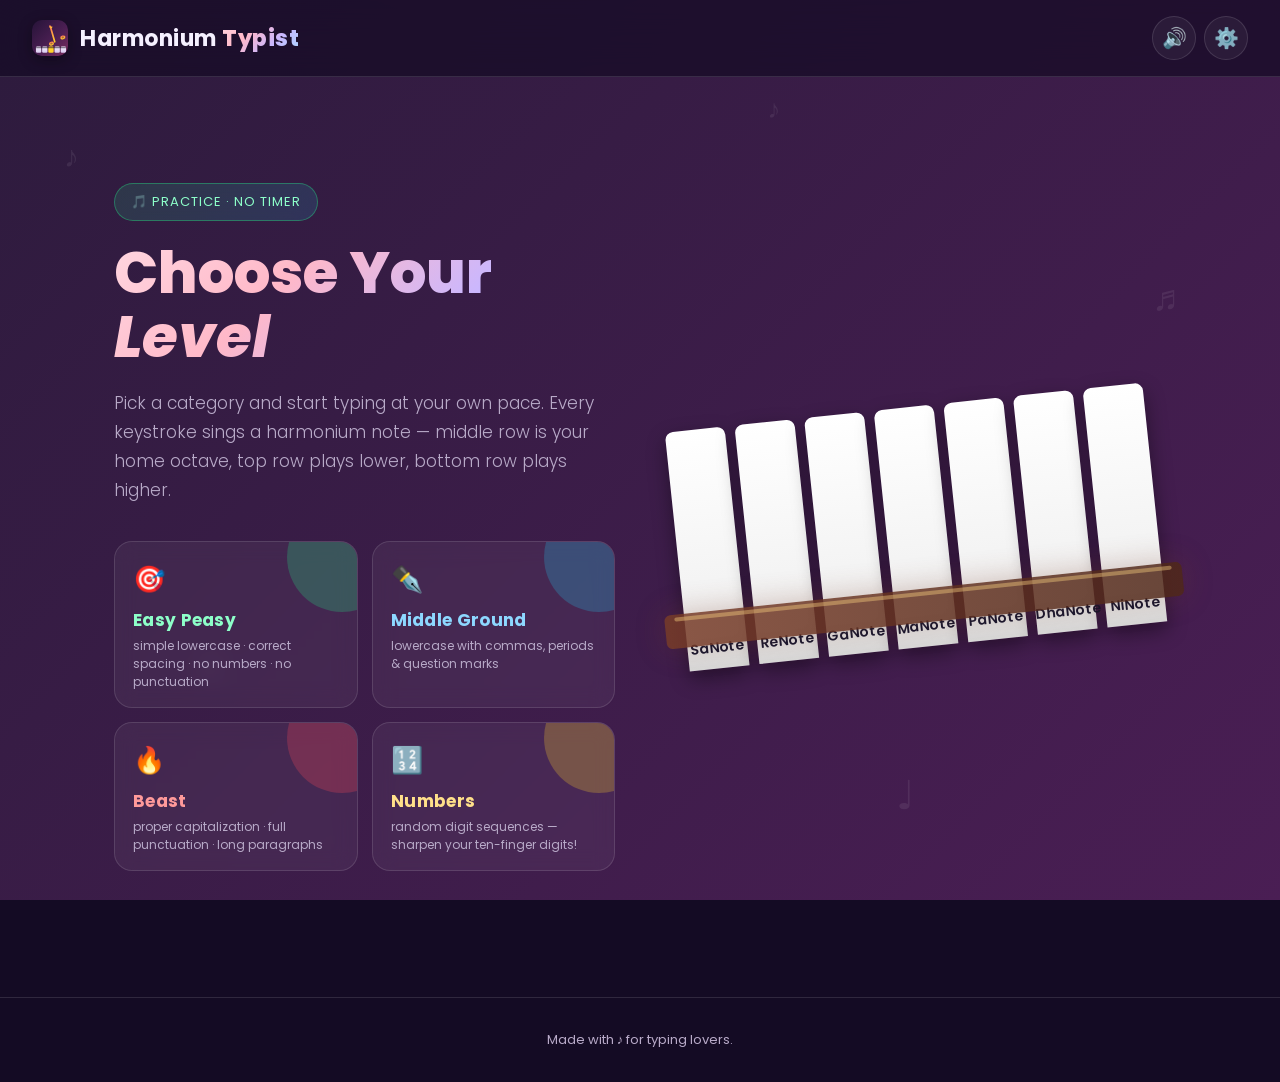
==== commit f0d54595: "Update favicon links with versioning and simplify audio playback logic" ====
--- a/index.html
+++ b/index.html
@@ -20,11 +20,11 @@
     <link rel="canonical" href="https://harmonium-typist.example.com/">
 
     <!-- Favicons -->
-    <link rel="icon" href="assets/favicon.ico" type="image/x-icon">
-    <link rel="icon" type="image/png" sizes="16x16" href="assets/favicon-16.png">
-    <link rel="icon" type="image/png" sizes="32x32" href="assets/favicon-32.png">
-    <link rel="icon" type="image/svg+xml" href="assets/favicon.svg">
-    <link rel="apple-touch-icon" href="assets/apple-touch-icon.png">
+    <link rel="icon" href="assets/favicon.ico?v=2" type="image/x-icon">
+    <link rel="icon" type="image/png" sizes="16x16" href="assets/favicon-16.png?v=2">
+    <link rel="icon" type="image/png" sizes="32x32" href="assets/favicon-32.png?v=2">
+    <link rel="icon" type="image/svg+xml" href="assets/favicon.svg?v=2">
+    <link rel="apple-touch-icon" href="assets/apple-touch-icon.png?v=2">
 
     <!-- Open Graph (social sharing) -->
     <meta property="og:type" content="website">
